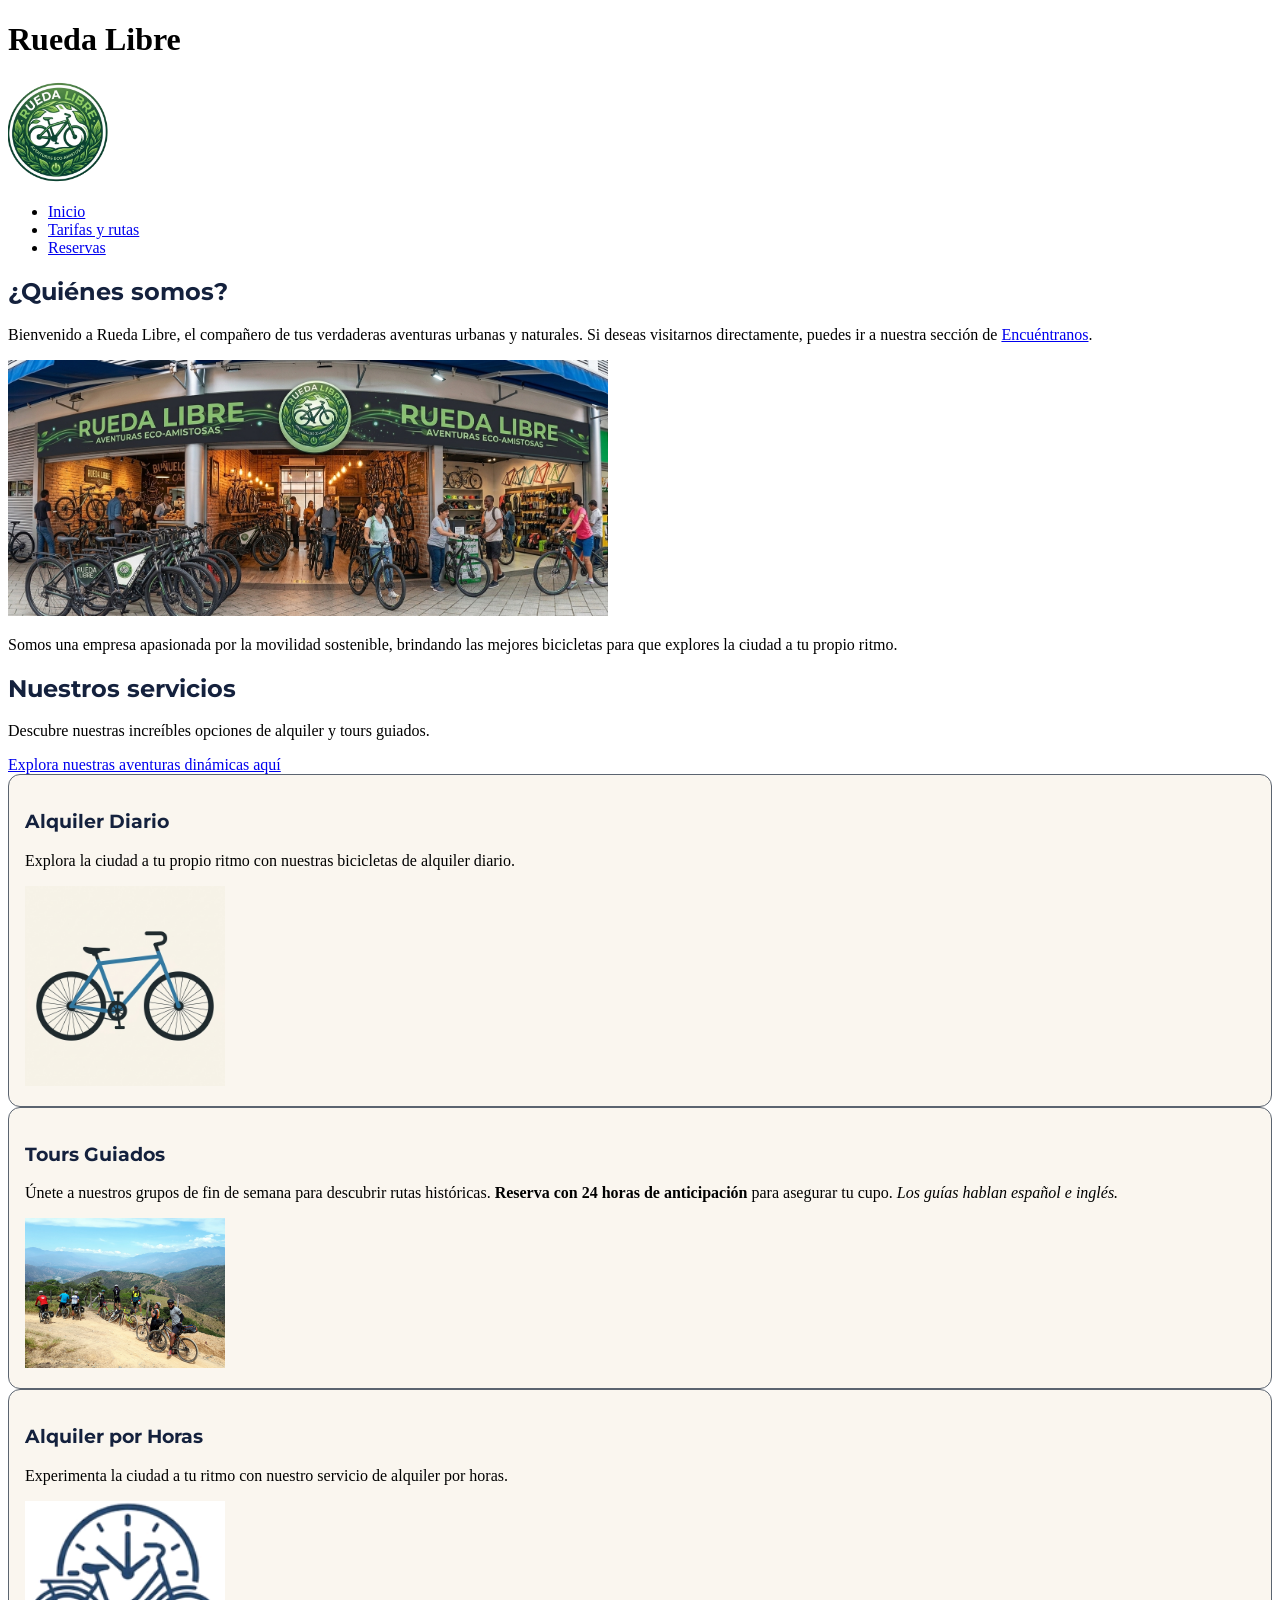
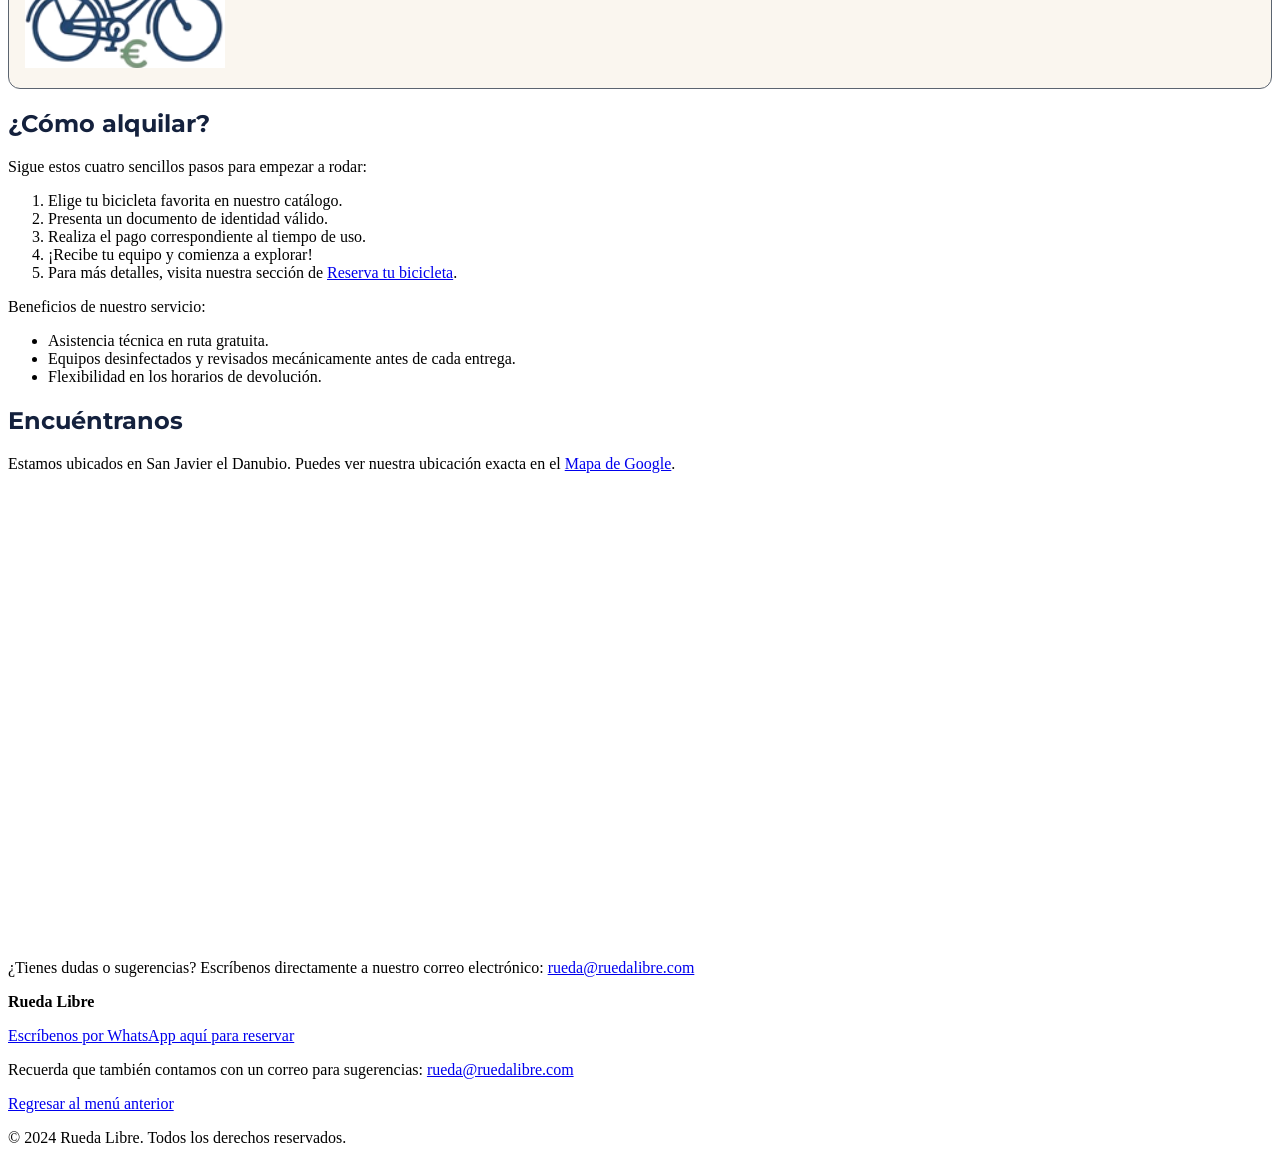
==== rueda-libre/index.html @ c4ad8934 "se agregan identaciones y se crea repositorio de respaldo" ====
<!DOCTYPE html> 
<html lang="es">
<head>
    <meta charset="UTF-8">
    <meta name="viewport" content="width=device-width, initial-scale=1.0">
    <title>Rueda libre | Alquiler de Bicicletas</title>
    <link rel="icon" href="img/favicon.png" type="image/png">
    <link rel="preconnect" href="https://fonts.googleapis.com">
    <link rel="preconnect" href="https://fonts.gstatic.com" crossorigin>
    <link href="https://fonts.googleapis.com/css2?family=Montserrat:ital,wght@0,100..900;1,100..900&family=Open+Sans:ital,wght@0,300..800;1,300..800&display=swap" rel="stylesheet">
    <link rel="stylesheet" href="css/estilos.css">
</head>
<!-- CUERPO DE LA PÁGINA, NO SE PUEDE PONER UNA SECCIÓN EN EL HEADER, ES PREFERIBLE UN HEADER DENTRO DE UNA SECCIÓN -->
<body>
    <header id="header-principal"><!-- cabecera y menu -->
        <h1>Rueda Libre</h1>
        <img src="img/logo.png" alt="Logo de Rueda Libre" width="100">
            <nav>
                <ul>
                    <li><a href="index.html">Inicio</a></li>
                    <li><a href="paginas/nuestroservicios.html">Tarifas y rutas</a></li>
                    <li><a href="paginas/reserva.html">Reservas</a></li>
                </ul>
            </nav>
    </header>
<section id="quienes-somos"> <!-- ESTA ES LA SEGUNDA SECCIÓN -->
     <h2>¿Quiénes somos?</h2>
        <p>Bienvenido a Rueda Libre, el compañero de tus verdaderas aventuras urbanas y naturales. Si deseas visitarnos directamente, puedes ir a nuestra sección de <a href="#encuentranos">Encuéntranos</a>. </p>
            <img src="img/portada.jpg" alt="Fachada principal de la tienda Rueda Libre con bicicletas exhibidas" width="600">
        <p>Somos una empresa apasionada por la movilidad sostenible, brindando las mejores bicicletas para que explores la ciudad a tu propio ritmo.</p>
</section>

<section id="nuestros-servicios"> <!-- ESTA ES LA TERCERA SECCIÓN -->
    <h2>Nuestros servicios</h2>
        <p>Descubre nuestras increíbles opciones de alquiler y tours guiados.</p>
        <a href="paginas/nuestroservicios.html" target="_blank">Explora nuestras aventuras dinámicas aquí</a>

    <div class="recorridos-servicios">
        <article class="recorrido1">
            <h3>Alquiler Diario</h3>
            <p>Explora la ciudad a tu propio ritmo con nuestras bicicletas de alquiler diario.</p>
            <img src="img/bicicletazul.png" alt="Bicicleta urbana de color azul lista para alquilar" width="200">
        </article>

        <article class="recorrido2">
            <h3>Tours Guiados</h3>
            <p>Únete a nuestros grupos de fin de semana para descubrir rutas históricas. <strong>Reserva con 24 horas de anticipación</strong> para asegurar tu cupo. <em>Los guías hablan español e inglés.</em></p>
            <img src="img/tourguiado.png" alt="Grupo de personas en un tour guiado" width="200">
        </article>

        <article class="recorrido3">
            <h3>Alquiler por Horas</h3>
            <p>Experimenta la ciudad a tu ritmo con nuestro servicio de alquiler por horas.</p>
            <img src="img/reloj-bici-transparente.png" alt="Bicicleta urbana en forma de reloj" width="200">
        </article>
    </div>
</section>

<section id="como-alquilar"> <!-- ESTA ES LA 4 SECCIÓN -->
        <h2>¿Cómo alquilar?</h2>
        <p>Sigue estos cuatro sencillos pasos para empezar a rodar:</p>
        <ol>
            <li>Elige tu bicicleta favorita en nuestro catálogo.</li>
            <li>Presenta un documento de identidad válido.</li>
            <li>Realiza el pago correspondiente al tiempo de uso.</li>
            <li>¡Recibe tu equipo y comienza a explorar!</li>
            <li>Para más detalles, visita nuestra sección de <a href="paginas/reserva.html" target="_blank">Reserva tu bicicleta</a>.</li>
        </ol>

        <p>Beneficios de nuestro servicio:</p>
        <ul>
            <li>Asistencia técnica en ruta gratuita.</li>
            <li>Equipos desinfectados y revisados mecánicamente antes de cada entrega.</li>
            <li>Flexibilidad en los horarios de devolución.</li>
        </ul>
        <!-- Imagen 3: Ruta -->
</section>

<section id="encuentranos"> <!-- ESTA ES LA QUINTA SECCIÓN -->
        <h2>Encuéntranos</h2>
        <p>Estamos ubicados en San Javier el Danubio. Puedes ver nuestra ubicación exacta en el <a href="https://www.google.com/maps/place/Cra.+90+%23+44B-58,+El+Danubio,+Medellín,+La+América,+Medellín,+Antioquia/data=!4m2!3m1!1s0x8e442977282c5b17:0x79a49101d5c8d92?sa=X&ved=1t:242&ictx=111" target="_blank">Mapa de Google</a>.</p>
        <div class="contenedor-mapa">
            <iframe src="https://www.google.com/maps/embed?pb=!1m18!1m12!1m3!1d15864.278281567436!2d-75.6208599932553!3d6.254564929816611!2m3!1f0!2f0!3f0!3m2!1i1024!2i768!4f13.1!3m3!1m2!1s0x8e442979f4c74715%3A0x407c077a248f420e!2sEl%20Danubio%2C%20Medell%C3%ADn%2C%20Antioquia!5e0!3m2!1ses!2sco!4v1792980490652!5m2!1ses!2sco" 
            width="600" 
            height="450" 
            style="border:0;" 
            allowfullscreen="" 
            loading="lazy" 
            referrerpolicy="strict-origin-when-cross-origin">
            </iframe>
        </div>
        <p>¿Tienes dudas o sugerencias? Escríbenos directamente a nuestro correo electrónico: <a href="mailto:rueda@ruedalibre.com">rueda@ruedalibre.com</a></p>
</section>

    <!-- PIE DE PÁGINA -->
    <footer id="pie-pagina"><!-- PIE DE PÁGINA -->
        <p><strong>Rueda Libre</strong></p>
        <p><a href="https://wa.me" target="_blank">Escríbenos por WhatsApp aquí para reservar</a></p>
        <p>Recuerda que también contamos con un correo para sugerencias: <a href="mailto:rueda@ruedalibre.com">rueda@ruedalibre.com</a></p>
        <p><a href="../index.html">Regresar al menú anterior</a></p>
        <p>&copy; 2024 Rueda Libre. Todos los derechos reservados.</p>
    </footer>

</body>
</html>
---- rueda-libre/css/estilos.css ----
:root {
    --color-verde: #1E7A4F;
    --color-azul: #14213D;
    --color-crema: #FAF6EF;
    --color-naranja: #F39A2B;
    --color-gris: #5B6470;

    --fuente-titulos: 'Montserrat', sans-serif;
    --fuente-textos: 'Open Sans', sans-serif;

    --espacio-s: 0.5rem;
    --espacio-m: 1rem;
    --espacio-l: 2rem;
}       
.h1, h2, h3, dt {
    color: var(--color-azul);
    font-family: var(--fuente-titulos);
}
.p {
    color: var(--color-gris);
    font-family: var(--fuente-textos);
}
#header-principal{

}
#quienes-somos{

}
#nuestros-servicios{
}
.recorrido1, .recorrido2, .recorrido3 {
    center;
  border: 1px solid var(--color-gris);
  border-radius: 12px;
  padding: var(--espacio-m);
  background-color: var(--color-crema);
}
#como-alquilar{
}
#encuentranos{
}
#pie-pagina{
}
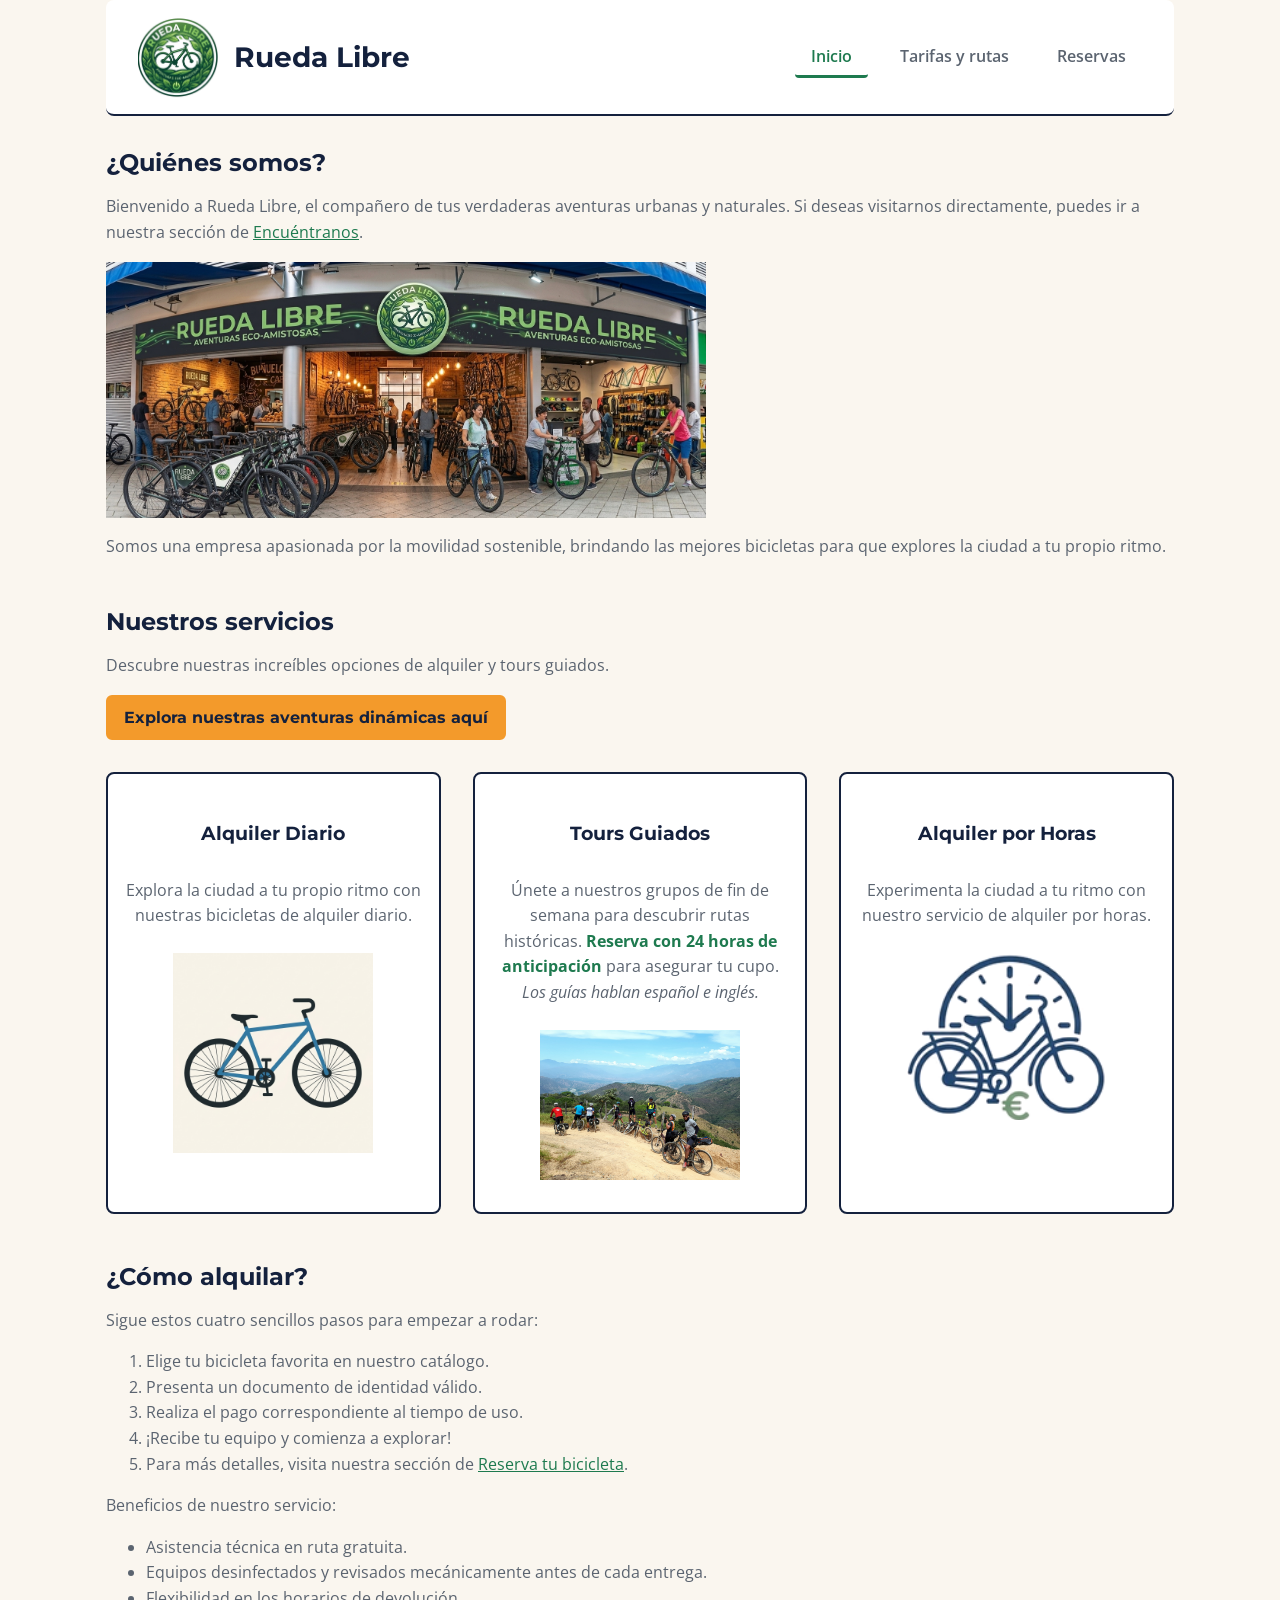
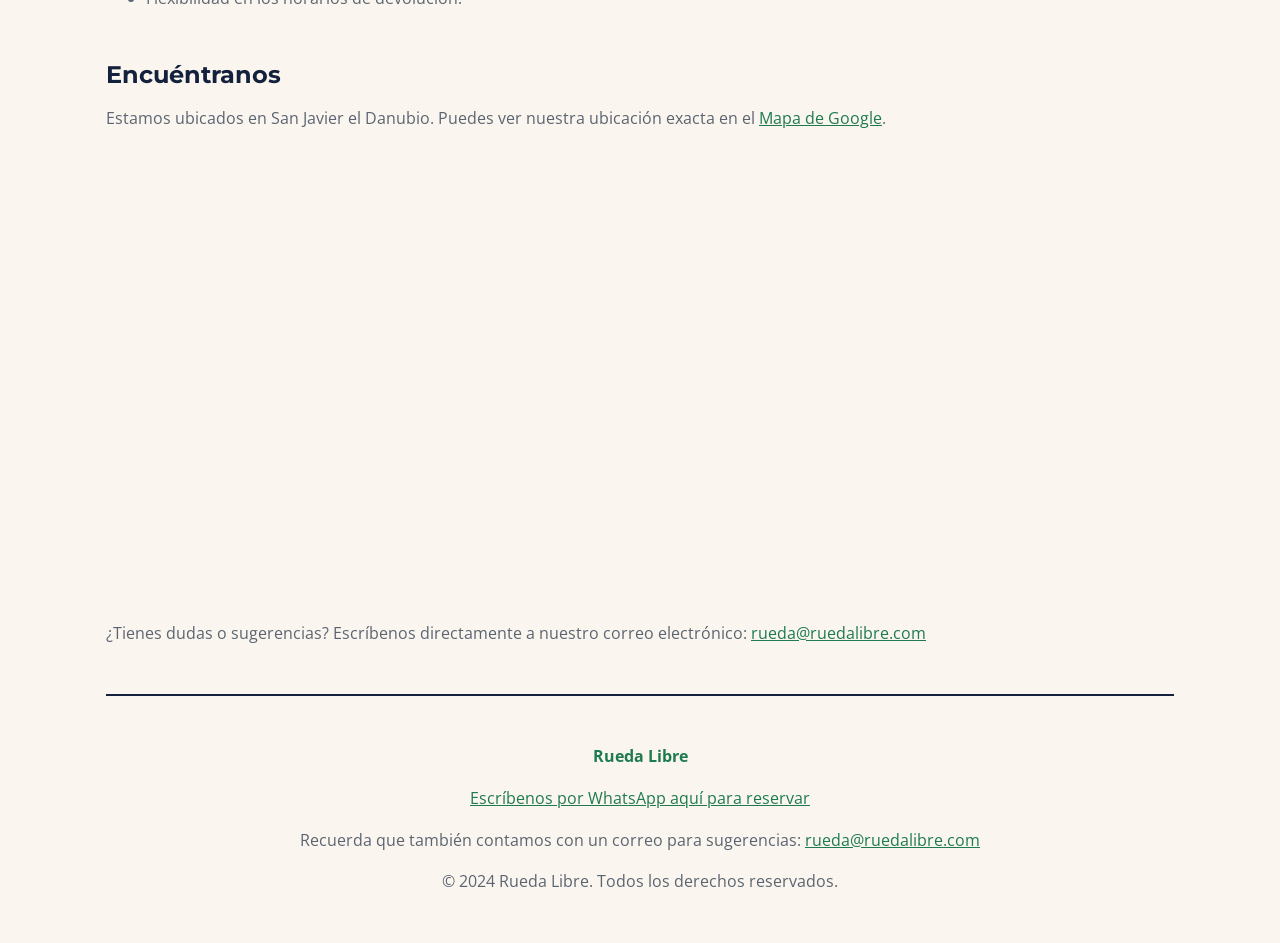
==== commit 9ece6b72: "feat: v1.0 - Consolidación de estilos, variables de marca, accesibilidad y diseño responsivo" ====
--- a/rueda-libre/index.html
+++ b/rueda-libre/index.html
@@ -7,99 +7,98 @@
     <link rel="icon" href="img/favicon.png" type="image/png">
     <link rel="preconnect" href="https://fonts.googleapis.com">
     <link rel="preconnect" href="https://fonts.gstatic.com" crossorigin>
-    <link href="https://fonts.googleapis.com/css2?family=Montserrat:ital,wght@0,100..900;1,100..900&family=Open+Sans:ital,wght@0,300..800;1,300..800&display=swap" rel="stylesheet">
-    <link rel="stylesheet" href="css/estilos.css">
+    <link href="https://fonts.googleapis.com/css2?family=Montserrat:wght@700&family=Open+Sans:wght@400;600&display=swap" rel="stylesheet">
+    <link rel="stylesheet" href="css/styles.css">
 </head>
-<!-- CUERPO DE LA PÁGINA, NO SE PUEDE PONER UNA SECCIÓN EN EL HEADER, ES PREFERIBLE UN HEADER DENTRO DE UNA SECCIÓN -->
 <body>
-    <header id="header-principal"><!-- cabecera y menu -->
-        <h1>Rueda Libre</h1>
-        <img src="img/logo.png" alt="Logo de Rueda Libre" width="100">
-            <nav>
-                <ul>
-                    <li><a href="index.html">Inicio</a></li>
-                    <li><a href="paginas/nuestroservicios.html">Tarifas y rutas</a></li>
-                    <li><a href="paginas/reserva.html">Reservas</a></li>
-                </ul>
-            </nav>
+    <header class="header-principal">
+        <div class="logo-principal">
+            <img src="img/logo.png" alt="Logo de Rueda Libre" width="80">
+            <h1>Rueda Libre</h1>
+        </div>
+        <nav class="menuinicial"> 
+            <ul id="menu">
+                <li><a href="index.html" class="activo">Inicio</a></li>
+                <li><a href="paginas/nuestroservicios.html">Tarifas y rutas</a></li>
+                <li><a href="paginas/reserva.html">Reservas</a></li>
+            </ul>
+        </nav>
     </header>
-<section id="quienes-somos"> <!-- ESTA ES LA SEGUNDA SECCIÓN -->
-     <h2>¿Quiénes somos?</h2>
-        <p>Bienvenido a Rueda Libre, el compañero de tus verdaderas aventuras urbanas y naturales. Si deseas visitarnos directamente, puedes ir a nuestra sección de <a href="#encuentranos">Encuéntranos</a>. </p>
+
+    <main>
+        <section id="quienes-somos">
+            <h2>¿Quiénes somos?</h2>
+            <p>Bienvenido a Rueda Libre, el compañero de tus verdaderas aventuras urbanas y naturales. Si deseas visitarnos directamente, puedes ir a nuestra sección de <a href="#encuentranos">Encuéntranos</a>.</p>
             <img src="img/portada.jpg" alt="Fachada principal de la tienda Rueda Libre con bicicletas exhibidas" width="600">
-        <p>Somos una empresa apasionada por la movilidad sostenible, brindando las mejores bicicletas para que explores la ciudad a tu propio ritmo.</p>
-</section>
+            <p>Somos una empresa apasionada por la movilidad sostenible, brindando las mejores bicicletas para que explores la ciudad a tu propio ritmo.</p>
+        </section>
 
-<section id="nuestros-servicios"> <!-- ESTA ES LA TERCERA SECCIÓN -->
-    <h2>Nuestros servicios</h2>
-        <p>Descubre nuestras increíbles opciones de alquiler y tours guiados.</p>
-        <a href="paginas/nuestroservicios.html" target="_blank">Explora nuestras aventuras dinámicas aquí</a>
+        <section id="nuestros-servicios">
+            <h2>Nuestros servicios</h2>
+            <p>Descubre nuestras increíbles opciones de alquiler y tours guiados.</p>
+            <p><a href="paginas/nuestroservicios.html" class="btn-cta">Explora nuestras aventuras dinámicas aquí</a></p>
 
-    <div class="recorridos-servicios">
-        <article class="recorrido1">
-            <h3>Alquiler Diario</h3>
-            <p>Explora la ciudad a tu propio ritmo con nuestras bicicletas de alquiler diario.</p>
-            <img src="img/bicicletazul.png" alt="Bicicleta urbana de color azul lista para alquilar" width="200">
-        </article>
+            <div class="recorridos-servicios">
+                <article class="recorrido1">
+                    <h3>Alquiler Diario</h3>
+                    <p>Explora la ciudad a tu propio ritmo con nuestras bicicletas de alquiler diario.</p>
+                    <img src="img/bicicletazul.png" alt="Bicicleta urbana de color azul lista para alquilar" width="200">
+                </article>
 
-        <article class="recorrido2">
-            <h3>Tours Guiados</h3>
-            <p>Únete a nuestros grupos de fin de semana para descubrir rutas históricas. <strong>Reserva con 24 horas de anticipación</strong> para asegurar tu cupo. <em>Los guías hablan español e inglés.</em></p>
-            <img src="img/tourguiado.png" alt="Grupo de personas en un tour guiado" width="200">
-        </article>
+                <article class="recorrido2">
+                    <h3>Tours Guiados</h3>
+                    <p>Únete a nuestros grupos de fin de semana para descubrir rutas históricas. <strong>Reserva con 24 horas de anticipación</strong> para asegurar tu cupo. <em>Los guías hablan español e inglés.</em></p>
+                    <img src="img/tourguiado.png" alt="Grupo de personas en un tour guiado" width="200">
+                </article>
 
-        <article class="recorrido3">
-            <h3>Alquiler por Horas</h3>
-            <p>Experimenta la ciudad a tu ritmo con nuestro servicio de alquiler por horas.</p>
-            <img src="img/reloj-bici-transparente.png" alt="Bicicleta urbana en forma de reloj" width="200">
-        </article>
-    </div>
-</section>
+                <article class="recorrido3">
+                    <h3>Alquiler por Horas</h3>
+                    <p>Experimenta la ciudad a tu ritmo con nuestro servicio de alquiler por horas.</p>
+                    <img src="img/reloj-bici-transparente.png" alt="Bicicleta urbana en forma de reloj" width="200">
+                </article>
+            </div>
+        </section>
 
-<section id="como-alquilar"> <!-- ESTA ES LA 4 SECCIÓN -->
-        <h2>¿Cómo alquilar?</h2>
-        <p>Sigue estos cuatro sencillos pasos para empezar a rodar:</p>
-        <ol>
-            <li>Elige tu bicicleta favorita en nuestro catálogo.</li>
-            <li>Presenta un documento de identidad válido.</li>
-            <li>Realiza el pago correspondiente al tiempo de uso.</li>
-            <li>¡Recibe tu equipo y comienza a explorar!</li>
-            <li>Para más detalles, visita nuestra sección de <a href="paginas/reserva.html" target="_blank">Reserva tu bicicleta</a>.</li>
-        </ol>
+        <section id="como-alquilar">
+            <h2>¿Cómo alquilar?</h2>
+            <p>Sigue estos cuatro sencillos pasos para empezar a rodar:</p>
+            <ol>
+                <li>Elige tu bicicleta favorita en nuestro catálogo.</li>
+                <li>Presenta un documento de identidad válido.</li>
+                <li>Realiza el pago correspondiente al tiempo de uso.</li>
+                <li>¡Recibe tu equipo y comienza a explorar!</li>
+                <li>Para más detalles, visita nuestra sección de <a href="paginas/reserva.html">Reserva tu bicicleta</a>.</li>
+            </ol>
 
-        <p>Beneficios de nuestro servicio:</p>
-        <ul>
-            <li>Asistencia técnica en ruta gratuita.</li>
-            <li>Equipos desinfectados y revisados mecánicamente antes de cada entrega.</li>
-            <li>Flexibilidad en los horarios de devolución.</li>
-        </ul>
-        <!-- Imagen 3: Ruta -->
-</section>
+            <p>Beneficios de nuestro servicio:</p>
+            <ul>
+                <li>Asistencia técnica en ruta gratuita.</li>
+                <li>Equipos desinfectados y revisados mecánicamente antes de cada entrega.</li>
+                <li>Flexibilidad en los horarios de devolución.</li>
+            </ul>
+        </section>
 
-<section id="encuentranos"> <!-- ESTA ES LA QUINTA SECCIÓN -->
-        <h2>Encuéntranos</h2>
-        <p>Estamos ubicados en San Javier el Danubio. Puedes ver nuestra ubicación exacta en el <a href="https://www.google.com/maps/place/Cra.+90+%23+44B-58,+El+Danubio,+Medellín,+La+América,+Medellín,+Antioquia/data=!4m2!3m1!1s0x8e442977282c5b17:0x79a49101d5c8d92?sa=X&ved=1t:242&ictx=111" target="_blank">Mapa de Google</a>.</p>
-        <div class="contenedor-mapa">
-            <iframe src="https://www.google.com/maps/embed?pb=!1m18!1m12!1m3!1d15864.278281567436!2d-75.6208599932553!3d6.254564929816611!2m3!1f0!2f0!3f0!3m2!1i1024!2i768!4f13.1!3m3!1m2!1s0x8e442979f4c74715%3A0x407c077a248f420e!2sEl%20Danubio%2C%20Medell%C3%ADn%2C%20Antioquia!5e0!3m2!1ses!2sco!4v1792980490652!5m2!1ses!2sco" 
-            width="600" 
-            height="450" 
-            style="border:0;" 
-            allowfullscreen="" 
-            loading="lazy" 
-            referrerpolicy="strict-origin-when-cross-origin">
-            </iframe>
-        </div>
-        <p>¿Tienes dudas o sugerencias? Escríbenos directamente a nuestro correo electrónico: <a href="mailto:rueda@ruedalibre.com">rueda@ruedalibre.com</a></p>
-</section>
+        <section id="encuentranos">
+            <h2>Encuéntranos</h2>
+            <p>Estamos ubicados en San Javier el Danubio. Puedes ver nuestra ubicación exacta en el <a href="https://www.google.com/maps/place/Cra.+90+%23+44B-58,+El+Danubio,+Medell%C3%ADn,+La+Am%C3%A9rica,+Medell%C3%ADn,+Antioquia/data=!4m2!3m1!1s0x8e442977282c5b17:0x79a49101d5c8d92?sa=X&ved=1t:242&ictx=111" target="_blank" rel="noopener noreferrer">Mapa de Google</a>.</p>
+            <div class="contenedor-mapa">
+                <iframe src="https://www.google.com/maps/embed?pb=!1m18!1m12!1m3!1d15864.278281567436!2d-75.6208599932553!3d6.254564929816611!2m3!1f0!2f0!3f0!3m2!1i1024!2i768!4f13.1!3m3!1m2!1s0x8e442979f4c74715%3A0x407c077a248f420e!2sEl%20Danubio%2C%20Medell%C3%ADn%2C%20Antioquia!5e0!3m2!1ses!2sco!4v1792980490652!5m2!1ses!2sco" 
+                width="600" 
+                height="450" 
+                allowfullscreen="" 
+                loading="lazy" 
+                referrerpolicy="strict-origin-when-cross-origin">
+                </iframe>
+            </div>
+            <p>¿Tienes dudas o sugerencias? Escríbenos directamente a nuestro correo electrónico: <a href="mailto:rueda@ruedalibre.com">rueda@ruedalibre.com</a></p>
+        </section>
+    </main>
 
-    <!-- PIE DE PÁGINA -->
-    <footer id="pie-pagina"><!-- PIE DE PÁGINA -->
+    <footer id="pie-pagina">
         <p><strong>Rueda Libre</strong></p>
-        <p><a href="https://wa.me" target="_blank">Escríbenos por WhatsApp aquí para reservar</a></p>
+        <p><a href="https://wa.me" target="_blank" rel="noopener noreferrer">Escríbenos por WhatsApp aquí para reservar</a></p>
         <p>Recuerda que también contamos con un correo para sugerencias: <a href="mailto:rueda@ruedalibre.com">rueda@ruedalibre.com</a></p>
-        <p><a href="../index.html">Regresar al menú anterior</a></p>
         <p>&copy; 2024 Rueda Libre. Todos los derechos reservados.</p>
     </footer>
-
 </body>
 </html>
--- a/rueda-libre/css/styles.css
+++ b/rueda-libre/css/styles.css
@@ -0,0 +1,394 @@
+:root {
+    /* Paleta de colores de marca */
+    --color-verde: #1E7A4F;
+    --verde-ruta: #1E7A4F;
+    --color-azul: #14213D;
+    --azul-noche: #14213D;
+    --color-crema: #FAF6EF;
+    --crema-fondo: #FAF6EF;
+    --color-naranja: #F39A2B;
+    --naranja-impulso: #F39A2B;
+    --color-gris: #5B6470;
+    --gris-asfalto: #5B6470;
+    --blanco: #FFFFFF;
+
+    /* Familias tipográficas con fuentes de respaldo */
+    --fuente-titulos: 'Montserrat', sans-serif;
+    --fuente-textos: 'Open Sans', sans-serif;
+
+    /* Escala de espaciado en unidades relativas rem */
+    --espacio-xs: 0.25rem;
+    --espacio-s: 0.5rem;
+    --espacio-m: 1rem;
+    --espacio-l: 2rem;
+    --espacio-xl: 3rem;
+}
+
+/* ==========================================================================
+   Base: Box Model y Reseteo Global
+   ========================================================================== */
+*, *::before, *::after {
+    box-sizing: border-box;
+}
+
+body {
+    max-width: 1100px;
+    margin: 0 auto;
+    padding: 0 var(--espacio-m);
+    background-color: var(--color-crema);
+    color: var(--color-gris);
+    font-family: var(--fuente-textos);
+    line-height: 1.6;
+}
+
+/* Encabezados agrupados por selector único con fuente de títulos y color de marca */
+h1, h2, h3, h4, h5, h6, dt {
+    font-family: var(--fuente-titulos);
+    color: var(--color-azul);
+    line-height: 1.25;
+    margin-top: var(--espacio-m);
+    margin-bottom: var(--espacio-s);
+}
+
+img {
+    max-width: 100%;
+    height: auto;
+    display: block;
+}
+
+iframe {
+    border: 0;
+    max-width: 100%;
+}
+
+strong {
+    color: var(--color-verde);
+}
+
+/* ==========================================================================
+   Header y Navegación (Posicionamiento y Accesibilidad)
+   ========================================================================== */
+.header-principal, header {
+    background-color: var(--blanco);
+    border-bottom: 2px solid var(--color-azul);
+    padding: var(--espacio-m) var(--espacio-l);
+    margin-bottom: var(--espacio-l);
+    display: flex;
+    flex-direction: row;
+    align-items: center;
+    justify-content: space-between;
+    gap: var(--espacio-m);
+    border-radius: 8px;
+    position: sticky;
+    top: 0;
+    z-index: 100;
+}
+
+.logo-principal {
+    display: flex;
+    align-items: center;
+    gap: var(--espacio-m);
+}
+
+.logo-principal h1 {
+    margin: 0;
+    font-size: 1.75rem;
+}
+
+.menuinicial ul, #menu {
+    display: flex;
+    gap: var(--espacio-m);
+    list-style: none;
+    padding: 0;
+    margin: 0;
+    align-items: center;
+}
+
+/* Reglas de navegación del compañero (MiniReto 10) */
+#menu a {
+    color: var(--gris-asfalto);
+    text-decoration: none;
+    font-weight: 600;
+    padding: var(--espacio-s) var(--espacio-m);
+    border-radius: 4px;
+    transition: color 0.2s ease, border-bottom 0.2s ease;
+}
+
+.activo {
+    color: var(--verde-ruta);
+    font-weight: 600;
+}
+
+/* Solución del conflicto de especificidad:
+   #menu a tiene especificidad (0,1,0,1) que anulaba .activo (0,0,1,0).
+   Con #menu a.activo elevamos la especificidad a (0,1,1,1) sin !important */
+#menu a.activo,
+#menu .activo {
+    color: var(--verde-ruta);
+    font-weight: 600;
+    border-bottom: 3px solid var(--verde-ruta);
+}
+
+#menu a:hover {
+    color: var(--verde-ruta);
+}
+
+#menu a:focus {
+    outline: 2px solid var(--naranja-impulso);
+    outline-offset: 3px;
+    border-radius: 4px;
+}
+
+/* ==========================================================================
+   Enlaces Generales y Botones de Llamada a la Acción (CTA)
+   ========================================================================== */
+a {
+    color: var(--color-verde);
+    text-decoration: underline;
+    transition: color 0.2s ease;
+}
+
+a:hover {
+    color: var(--color-naranja);
+}
+
+a:focus {
+    outline: 2px solid var(--naranja-impulso);
+    outline-offset: 3px;
+}
+
+.btn-cta, .boton {
+    display: inline-block;
+    background-color: var(--naranja-impulso);
+    color: var(--azul-noche);
+    font-family: var(--fuente-titulos);
+    font-weight: 700;
+    padding: var(--espacio-s) var(--espacio-m);
+    text-decoration: none;
+    border: 2px solid var(--naranja-impulso);
+    border-radius: 6px;
+    cursor: pointer;
+    font-size: 1rem;
+    transition: background-color 0.2s ease, color 0.2s ease, border-color 0.2s ease;
+}
+
+.btn-cta:hover, .boton:hover {
+    background-color: var(--azul-noche);
+    color: var(--crema-fondo);
+    border-color: var(--azul-noche);
+}
+
+.btn-cta:focus, .boton:focus {
+    outline: 3px solid var(--verde-ruta);
+    outline-offset: 3px;
+}
+
+/* ==========================================================================
+   Tarjetas de Servicios y Contenido (Box Model & Espaciado)
+   ========================================================================== */
+section {
+    margin-bottom: var(--espacio-xl);
+}
+
+.recorridos-servicios {
+    display: flex;
+    flex-direction: row;
+    justify-content: space-between;
+    gap: var(--espacio-l);
+    margin: var(--espacio-l) 0;
+}
+
+.recorridos-servicios article {
+    background-color: var(--blanco);
+    border: 2px solid var(--color-azul);
+    border-radius: 8px;
+    padding: var(--espacio-l) var(--espacio-m);
+    flex: 1;
+    display: flex;
+    flex-direction: column;
+    align-items: center;
+    text-align: center;
+    gap: var(--espacio-s);
+    transition: transform 0.2s ease, border-color 0.2s ease;
+}
+
+.recorridos-servicios article:hover {
+    transform: translateY(-4px);
+    border-color: var(--naranja-impulso);
+}
+
+.contenedor-mapa {
+    margin: var(--espacio-m) 0;
+    border-radius: 8px;
+    overflow: hidden;
+}
+
+/* ==========================================================================
+   Tablas de Tarifas y Recorridos (Lectura Clara)
+   ========================================================================== */
+table {
+    width: 100%;
+    border-collapse: collapse;
+    margin: var(--espacio-l) 0;
+    background-color: var(--blanco);
+    border: 1px solid var(--color-gris);
+    border-radius: 6px;
+    overflow: hidden;
+}
+
+caption {
+    font-family: var(--fuente-titulos);
+    font-size: 1.25rem;
+    font-weight: 700;
+    margin-bottom: var(--espacio-m);
+    color: var(--color-azul);
+    text-align: left;
+}
+
+th, td {
+    border: 1px solid var(--color-gris);
+    padding: var(--espacio-m);
+    text-align: left;
+}
+
+thead th {
+    background-color: var(--color-azul);
+    color: var(--color-crema);
+    font-family: var(--fuente-titulos);
+}
+
+tbody th {
+    background-color: var(--color-crema);
+    color: var(--color-azul);
+    font-weight: 600;
+}
+
+tbody tr:nth-child(even) {
+    background-color: var(--color-crema);
+}
+
+/* ==========================================================================
+   Formularios y Campos (Espaciado y Estados de Foco Visibles)
+   ========================================================================== */
+fieldset {
+    border: 2px solid var(--color-azul);
+    border-radius: 8px;
+    padding: var(--espacio-l);
+    margin-bottom: var(--espacio-l);
+    background-color: var(--blanco);
+}
+
+legend {
+    font-family: var(--fuente-titulos);
+    font-weight: 700;
+    padding: 0 var(--espacio-s);
+    color: var(--color-azul);
+    font-size: 1.1rem;
+}
+
+label {
+    display: inline-block;
+    font-weight: 600;
+    color: var(--color-azul);
+    margin-top: var(--espacio-s);
+    margin-bottom: var(--espacio-xs);
+}
+
+input[type="text"],
+input[type="email"],
+input[type="tel"],
+input[type="date"],
+input[type="number"],
+select,
+textarea {
+    width: 100%;
+    padding: var(--espacio-s);
+    border: 1px solid var(--color-gris);
+    border-radius: 4px;
+    font-family: var(--fuente-textos);
+    font-size: 1rem;
+    color: var(--color-azul);
+    background-color: var(--blanco);
+    margin-bottom: var(--espacio-m);
+}
+
+input:focus,
+select:focus,
+textarea:focus {
+    outline: 2px solid var(--naranja-impulso);
+    outline-offset: 2px;
+    border-color: var(--color-azul);
+    background-color: var(--blanco);
+}
+
+input[type="submit"], button[type="submit"] {
+    background-color: var(--naranja-impulso);
+    color: var(--azul-noche);
+    border: 2px solid var(--naranja-impulso);
+    border-radius: 6px;
+    padding: var(--espacio-s) var(--espacio-l);
+    font-family: var(--fuente-titulos);
+    font-size: 1rem;
+    font-weight: 700;
+    cursor: pointer;
+    transition: background-color 0.2s ease, color 0.2s ease, border-color 0.2s ease;
+}
+
+input[type="submit"]:hover, button[type="submit"]:hover {
+    background-color: var(--azul-noche);
+    color: var(--crema-fondo);
+    border-color: var(--azul-noche);
+}
+
+input[type="submit"]:focus, button[type="submit"]:focus {
+    outline: 3px solid var(--verde-ruta);
+    outline-offset: 3px;
+}
+
+/* ==========================================================================
+   Pie de Página
+   ========================================================================== */
+footer, #pie-pagina {
+    margin-top: var(--espacio-xl);
+    padding: var(--espacio-l) var(--espacio-m);
+    border-top: 2px solid var(--color-azul);
+    text-align: center;
+}
+
+/* ==========================================================================
+   Diseño Responsivo (Media Queries)
+   ========================================================================== */
+@media (max-width: 768px) {
+    body {
+        padding: 0 var(--espacio-s);
+    }
+
+    .header-principal, header {
+        flex-direction: column;
+        align-items: center;
+        text-align: center;
+        padding: var(--espacio-m);
+        position: static;
+    }
+
+    .logo-principal {
+        flex-direction: column;
+        justify-content: center;
+    }
+
+    .menuinicial ul, #menu {
+        flex-wrap: wrap;
+        justify-content: center;
+        gap: var(--espacio-s);
+    }
+
+    .recorridos-servicios {
+        flex-direction: column;
+        align-items: stretch;
+    }
+
+    table {
+        display: block;
+        overflow-x: auto;
+    }
+}
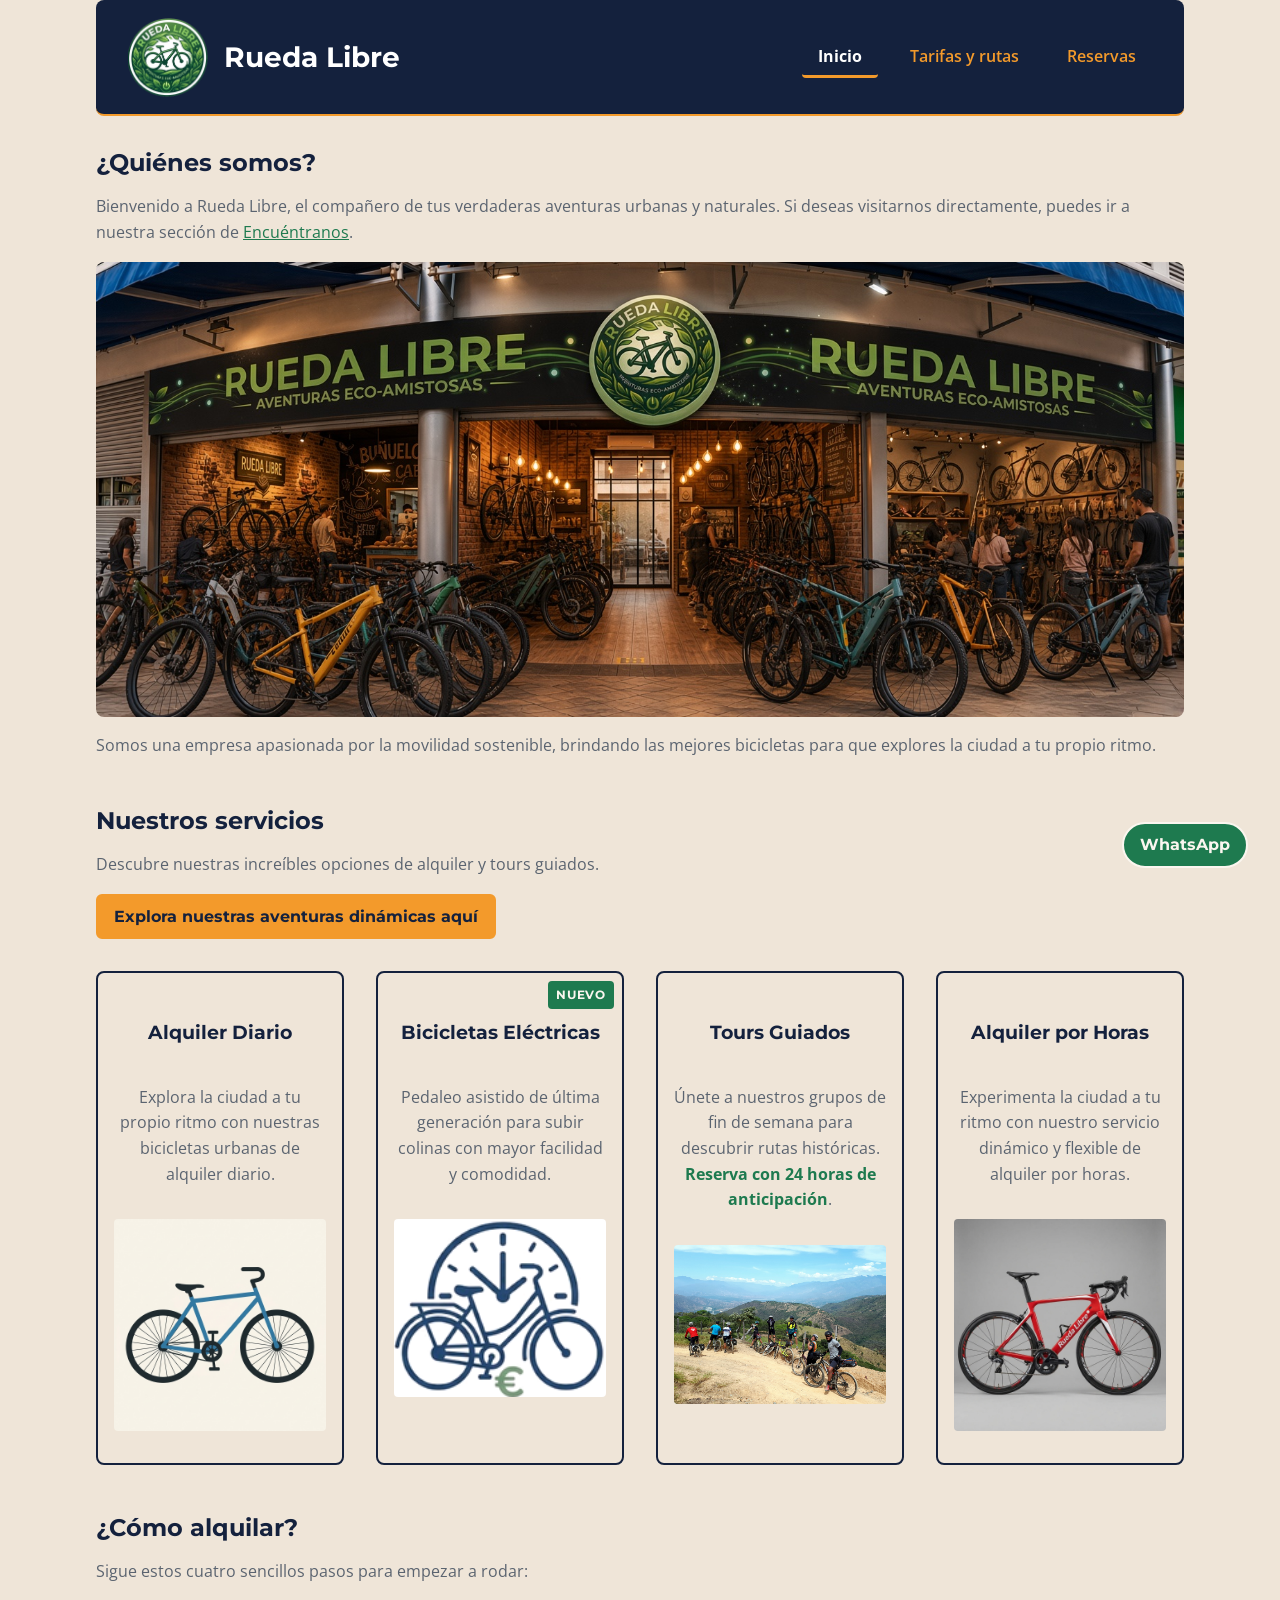
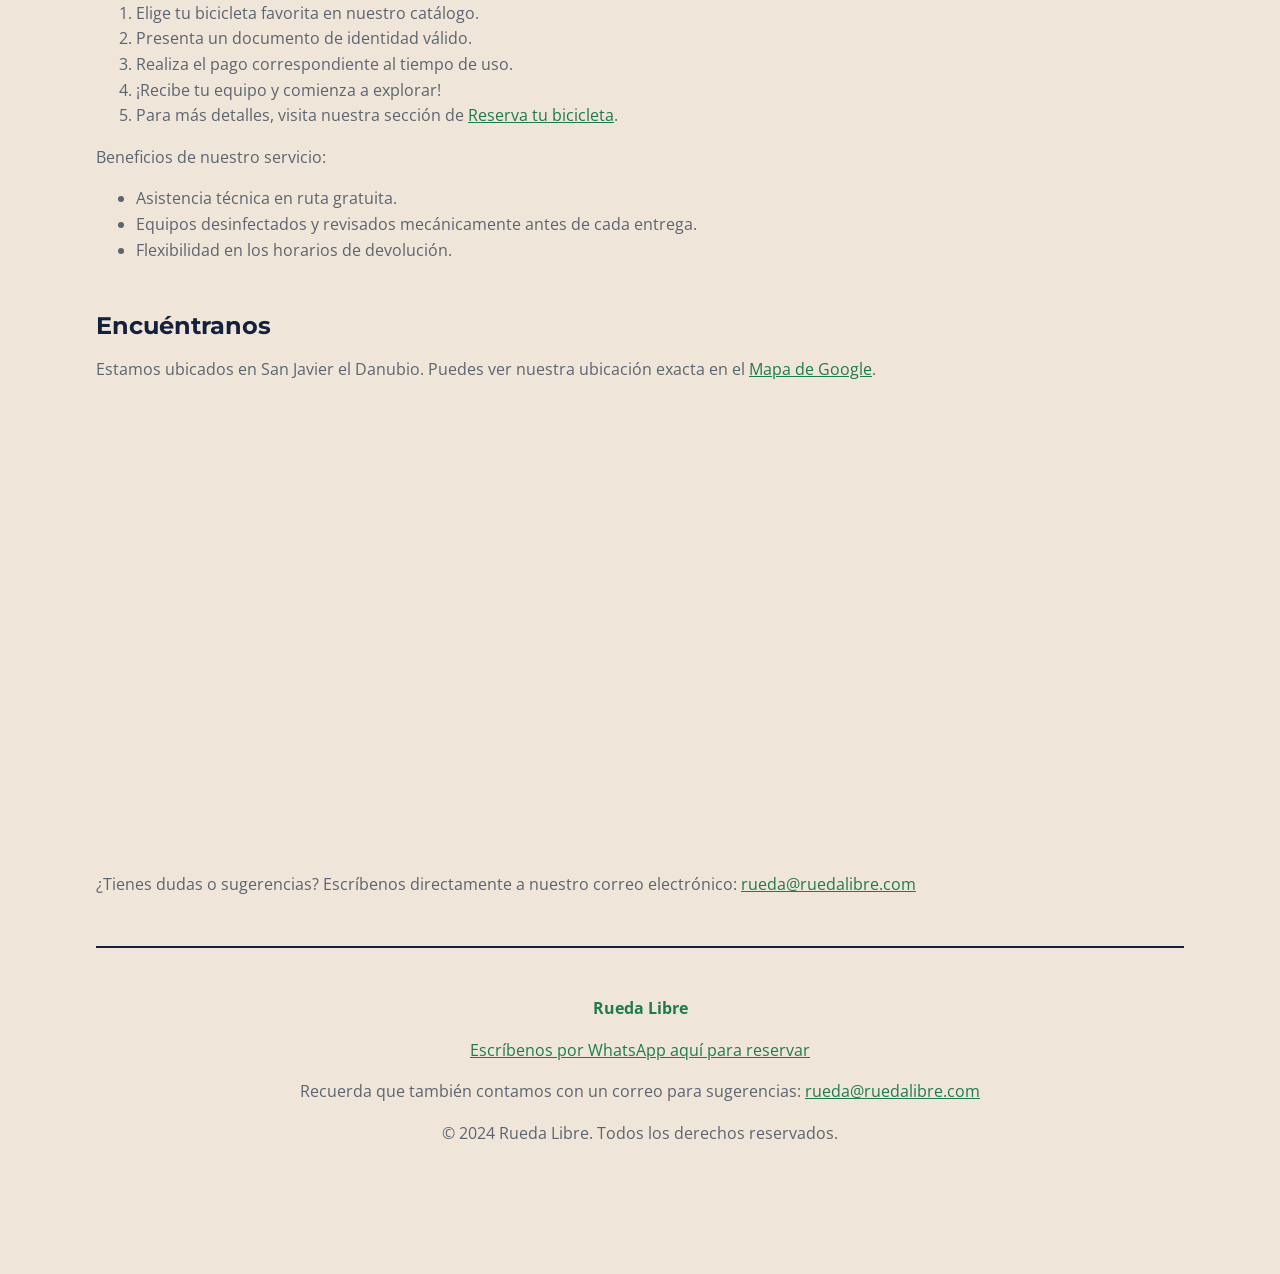
==== commit 105bdecd: "se genera correccines finales del rieda libre v1" ====
--- a/rueda-libre/index.html
+++ b/rueda-libre/index.html
@@ -29,7 +29,7 @@
         <section id="quienes-somos">
             <h2>¿Quiénes somos?</h2>
             <p>Bienvenido a Rueda Libre, el compañero de tus verdaderas aventuras urbanas y naturales. Si deseas visitarnos directamente, puedes ir a nuestra sección de <a href="#encuentranos">Encuéntranos</a>.</p>
-            <img src="img/portada.jpg" alt="Fachada principal de la tienda Rueda Libre con bicicletas exhibidas" width="600">
+            <img src="img/portada.jpg" alt="Fachada principal de la tienda Rueda Libre con bicicletas exhibidas" class="imagen-portada">
             <p>Somos una empresa apasionada por la movilidad sostenible, brindando las mejores bicicletas para que explores la ciudad a tu propio ritmo.</p>
         </section>
 
@@ -39,22 +39,29 @@
             <p><a href="paginas/nuestroservicios.html" class="btn-cta">Explora nuestras aventuras dinámicas aquí</a></p>
 
             <div class="recorridos-servicios">
-                <article class="recorrido1">
+                <article class="tarjeta-servicio">
                     <h3>Alquiler Diario</h3>
-                    <p>Explora la ciudad a tu propio ritmo con nuestras bicicletas de alquiler diario.</p>
-                    <img src="img/bicicletazul.png" alt="Bicicleta urbana de color azul lista para alquilar" width="200">
+                    <p>Explora la ciudad a tu propio ritmo con nuestras bicicletas urbanas de alquiler diario.</p>
+                    <img src="img/bicicletazul.png" alt="Bicicleta urbana de color azul lista para alquilar">
                 </article>
 
-                <article class="recorrido2">
-                    <h3>Tours Guiados</h3>
-                    <p>Únete a nuestros grupos de fin de semana para descubrir rutas históricas. <strong>Reserva con 24 horas de anticipación</strong> para asegurar tu cupo. <em>Los guías hablan español e inglés.</em></p>
-                    <img src="img/tourguiado.png" alt="Grupo de personas en un tour guiado" width="200">
+                <article class="tarjeta-servicio">
+                    <span class="etiqueta-nuevo">Nuevo</span>
+                    <h3>Bicicletas Eléctricas</h3>
+                    <p>Pedaleo asistido de última generación para subir colinas con mayor facilidad y comodidad.</p>
+                    <img src="img/reloj-bici-transparente.png" alt="Bicicleta eléctrica moderna lista para rodar">
                 </article>
 
-                <article class="recorrido3">
+                <article class="tarjeta-servicio">
+                    <h3>Tours Guiados</h3>
+                    <p>Únete a nuestros grupos de fin de semana para descubrir rutas históricas. <strong>Reserva con 24 horas de anticipación</strong>.</p>
+                    <img src="img/tourguiado.png" alt="Grupo de personas en un tour guiado">
+                </article>
+
+                <article class="tarjeta-servicio">
                     <h3>Alquiler por Horas</h3>
-                    <p>Experimenta la ciudad a tu ritmo con nuestro servicio de alquiler por horas.</p>
-                    <img src="img/reloj-bici-transparente.png" alt="Bicicleta urbana en forma de reloj" width="200">
+                    <p>Experimenta la ciudad a tu ritmo con nuestro servicio dinámico y flexible de alquiler por horas.</p>
+                    <img src="img/carreras.jpg" alt="Bicicleta deportiva en alquiler">
                 </article>
             </div>
         </section>
@@ -96,9 +103,12 @@
 
     <footer id="pie-pagina">
         <p><strong>Rueda Libre</strong></p>
-        <p><a href="https://wa.me" target="_blank" rel="noopener noreferrer">Escríbenos por WhatsApp aquí para reservar</a></p>
+        <p><a href="https://wa.me/573000000000" target="_blank" rel="noopener noreferrer">Escríbenos por WhatsApp aquí para reservar</a></p>
         <p>Recuerda que también contamos con un correo para sugerencias: <a href="mailto:rueda@ruedalibre.com">rueda@ruedalibre.com</a></p>
         <p>&copy; 2024 Rueda Libre. Todos los derechos reservados.</p>
     </footer>
+
+    <!-- Acceso flotante permanente a WhatsApp (MiniReto 12) -->
+    <a href="https://wa.me/573000000000" class="boton-whatsapp" target="_blank" rel="noopener noreferrer">WhatsApp</a>
 </body>
 </html>
--- a/rueda-libre/css/styles.css
+++ b/rueda-libre/css/styles.css
@@ -1,22 +1,26 @@
+/* ==========================================================================
+   1. VARIABLES GLOBALES (PALETA DE MARCA, TIPOGRAFÍAS Y ESPACIADO)
+   ========================================================================== */
 :root {
-    /* Paleta de colores de marca */
+    /* Paleta de colores aprobada de la marca */
     --color-verde: #1E7A4F;
     --verde-ruta: #1E7A4F;
     --color-azul: #14213D;
     --azul-noche: #14213D;
     --color-crema: #FAF6EF;
     --crema-fondo: #FAF6EF;
+    --color-fondo: #EFE5D8; /* Tono cálido natural acorde a la madera y ladrillo de la portada */
     --color-naranja: #F39A2B;
     --naranja-impulso: #F39A2B;
     --color-gris: #5B6470;
     --gris-asfalto: #5B6470;
     --blanco: #FFFFFF;
 
-    /* Familias tipográficas con fuentes de respaldo */
+    /* Familias tipográficas de Google Fonts con respaldo */
     --fuente-titulos: 'Montserrat', sans-serif;
     --fuente-textos: 'Open Sans', sans-serif;
 
-    /* Escala de espaciado en unidades relativas rem */
+    /* Escala de espaciado en unidades relativas (rem) */
     --espacio-xs: 0.25rem;
     --espacio-s: 0.5rem;
     --espacio-m: 1rem;
@@ -25,23 +29,26 @@
 }
 
 /* ==========================================================================
-   Base: Box Model y Reseteo Global
+   2. RESETEO GLOBAL Y MODELO DE CAJA (BOX-SIZING)
    ========================================================================== */
 *, *::before, *::after {
     box-sizing: border-box;
 }
 
+/* ==========================================================================
+   3. ESTILOS BASE Y HERENCIA TIPOGRÁFICA
+   ========================================================================== */
 body {
-    max-width: 1100px;
+    max-width: 70rem;
     margin: 0 auto;
-    padding: 0 var(--espacio-m);
-    background-color: var(--color-crema);
+    padding: 0 var(--espacio-m) 5rem var(--espacio-m);
+    background-color: var(--color-fondo);
     color: var(--color-gris);
     font-family: var(--fuente-textos);
     line-height: 1.6;
 }
 
-/* Encabezados agrupados por selector único con fuente de títulos y color de marca */
+/* Selector agrupado para todos los encabezados con tipografía y color de marca */
 h1, h2, h3, h4, h5, h6, dt {
     font-family: var(--fuente-titulos);
     color: var(--color-azul);
@@ -65,12 +72,16 @@
     color: var(--color-verde);
 }
 
-/* ==========================================================================
-   Header y Navegación (Posicionamiento y Accesibilidad)
+section {
+    margin-bottom: var(--espacio-xl);
+}
+
+/* ==========================================================================
+   4. ENCABEZADO Y NAVEGACIÓN (FONDO AZUL, H1 BLANCO Y ENLACES EN NARANJA)
    ========================================================================== */
 .header-principal, header {
-    background-color: var(--blanco);
-    border-bottom: 2px solid var(--color-azul);
+    background-color: var(--color-azul);
+    border-bottom: 2px solid var(--color-naranja);
     padding: var(--espacio-m) var(--espacio-l);
     margin-bottom: var(--espacio-l);
     display: flex;
@@ -78,7 +89,7 @@
     align-items: center;
     justify-content: space-between;
     gap: var(--espacio-m);
-    border-radius: 8px;
+    border-radius: 0.5rem;
     position: sticky;
     top: 0;
     z-index: 100;
@@ -90,57 +101,67 @@
     gap: var(--espacio-m);
 }
 
-.logo-principal h1 {
+/* Encabezado h1 en color blanco dentro de la cabecera */
+.header-principal h1,
+.logo-principal h1,
+header h1 {
+    color: var(--blanco);
     margin: 0;
     font-size: 1.75rem;
 }
 
+/* Menú en fila con display adecuado */
 .menuinicial ul, #menu {
     display: flex;
+    flex-direction: row;
+    align-items: center;
     gap: var(--espacio-m);
     list-style: none;
     padding: 0;
     margin: 0;
-    align-items: center;
-}
-
-/* Reglas de navegación del compañero (MiniReto 10) */
+}
+
+#menu li {
+    display: inline-block;
+}
+
+/* Enlaces del menú inicial en naranja */
 #menu a {
-    color: var(--gris-asfalto);
+    color: var(--color-naranja);
     text-decoration: none;
     font-weight: 600;
     padding: var(--espacio-s) var(--espacio-m);
-    border-radius: 4px;
+    border-radius: 0.25rem;
     transition: color 0.2s ease, border-bottom 0.2s ease;
 }
 
 .activo {
-    color: var(--verde-ruta);
-    font-weight: 600;
+    color: var(--blanco);
+    font-weight: 700;
 }
 
 /* Solución del conflicto de especificidad:
-   #menu a tiene especificidad (0,1,0,1) que anulaba .activo (0,0,1,0).
-   Con #menu a.activo elevamos la especificidad a (0,1,1,1) sin !important */
+   #menu a (0,1,0,1) anulaba .activo (0,0,1,0).
+   Con #menu a.activo elevamos a (0,1,1,1) sin usar !important */
 #menu a.activo,
 #menu .activo {
-    color: var(--verde-ruta);
-    font-weight: 600;
-    border-bottom: 3px solid var(--verde-ruta);
+    color: var(--blanco);
+    font-weight: 700;
+    border-bottom: 3px solid var(--color-naranja);
 }
 
 #menu a:hover {
-    color: var(--verde-ruta);
+    color: var(--blanco);
 }
 
 #menu a:focus {
-    outline: 2px solid var(--naranja-impulso);
+    outline: 2px solid var(--blanco);
     outline-offset: 3px;
-    border-radius: 4px;
-}
-
-/* ==========================================================================
-   Enlaces Generales y Botones de Llamada a la Acción (CTA)
+    border-radius: 0.25rem;
+}
+
+/* ==========================================================================
+   5. ENLACES GENERALES Y BOTONES DE LLAMADA A LA ACCIÓN (CTA)
    ========================================================================== */
 a {
     color: var(--color-verde);
@@ -166,7 +187,7 @@
     padding: var(--espacio-s) var(--espacio-m);
     text-decoration: none;
     border: 2px solid var(--naranja-impulso);
-    border-radius: 6px;
+    border-radius: 0.375rem;
     cursor: pointer;
     font-size: 1rem;
     transition: background-color 0.2s ease, color 0.2s ease, border-color 0.2s ease;
@@ -184,12 +205,19 @@
 }
 
 /* ==========================================================================
-   Tarjetas de Servicios y Contenido (Box Model & Espaciado)
-   ========================================================================== */
-section {
-    margin-bottom: var(--espacio-xl);
-}
-
+   6. PORTADA DE INICIO (ALTURA EN VH)
+   ========================================================================== */
+.imagen-portada {
+    width: 100%;
+    min-height: 40vh;
+    object-fit: cover;
+    border-radius: 0.5rem;
+    margin: var(--espacio-m) 0;
+}
+
+/* ==========================================================================
+   7. TARJETAS DE SERVICIOS (BOX MODEL, IMAGEN AL 100% Y ETIQUETA POSICIONADA)
+   ========================================================================== */
 .recorridos-servicios {
     display: flex;
     flex-direction: row;
@@ -198,33 +226,57 @@
     margin: var(--espacio-l) 0;
 }
 
-.recorridos-servicios article {
-    background-color: var(--blanco);
+.recorridos-servicios article, .tarjeta-servicio {
+    position: relative;
+    background-color: var(--color-fondo);
     border: 2px solid var(--color-azul);
-    border-radius: 8px;
+    border-radius: 0.5rem;
     padding: var(--espacio-l) var(--espacio-m);
     flex: 1;
     display: flex;
     flex-direction: column;
     align-items: center;
     text-align: center;
-    gap: var(--espacio-s);
+    gap: var(--espacio-m);
     transition: transform 0.2s ease, border-color 0.2s ease;
 }
 
-.recorridos-servicios article:hover {
-    transform: translateY(-4px);
+.recorridos-servicios article:hover, .tarjeta-servicio:hover {
+    transform: translateY(-0.25rem);
     border-color: var(--naranja-impulso);
+}
+
+/* La imagen ocupa todo el ancho de la tarjeta en porcentaje */
+.recorridos-servicios article img, .tarjeta-servicio img {
+    width: 100%;
+    height: auto;
+    border-radius: 0.25rem;
+}
+
+/* Etiqueta "Nuevo" posicionada en esquina superior sin desplazar contenido */
+.etiqueta-nuevo {
+    position: absolute;
+    top: var(--espacio-s);
+    right: var(--espacio-s);
+    background-color: var(--color-verde);
+    color: var(--color-crema);
+    font-family: var(--fuente-titulos);
+    font-size: 0.75rem;
+    font-weight: 700;
+    padding: var(--espacio-xs) var(--espacio-s);
+    border-radius: 0.25rem;
+    text-transform: uppercase;
+    letter-spacing: 0.05rem;
 }
 
 .contenedor-mapa {
     margin: var(--espacio-m) 0;
-    border-radius: 8px;
+    border-radius: 0.5rem;
     overflow: hidden;
 }
 
 /* ==========================================================================
-   Tablas de Tarifas y Recorridos (Lectura Clara)
+   8. TABLAS DE TARIFAS Y RECORRIDOS (ESPACIADO EN REM Y BORDES EN PX)
    ========================================================================== */
 table {
     width: 100%;
@@ -232,7 +284,7 @@
     margin: var(--espacio-l) 0;
     background-color: var(--blanco);
     border: 1px solid var(--color-gris);
-    border-radius: 6px;
+    border-radius: 0.5rem;
     overflow: hidden;
 }
 
@@ -255,6 +307,7 @@
     background-color: var(--color-azul);
     color: var(--color-crema);
     font-family: var(--fuente-titulos);
+    font-weight: 700;
 }
 
 tbody th {
@@ -268,11 +321,11 @@
 }
 
 /* ==========================================================================
-   Formularios y Campos (Espaciado y Estados de Foco Visibles)
+   9. FORMULARIOS (CAMPOS AL 100%, ETIQUETA SOBRE CAMPO Y FOCO ACCESIBLE)
    ========================================================================== */
 fieldset {
     border: 2px solid var(--color-azul);
-    border-radius: 8px;
+    border-radius: 0.5rem;
     padding: var(--espacio-l);
     margin-bottom: var(--espacio-l);
     background-color: var(--blanco);
@@ -287,10 +340,10 @@
 }
 
 label {
-    display: inline-block;
+    display: block;
     font-weight: 600;
     color: var(--color-azul);
-    margin-top: var(--espacio-s);
+    margin-top: var(--espacio-m);
     margin-bottom: var(--espacio-xs);
 }
 
@@ -301,15 +354,16 @@
 input[type="number"],
 select,
 textarea {
+    display: block;
     width: 100%;
     padding: var(--espacio-s);
     border: 1px solid var(--color-gris);
-    border-radius: 4px;
+    border-radius: 0.25rem;
     font-family: var(--fuente-textos);
     font-size: 1rem;
     color: var(--color-azul);
     background-color: var(--blanco);
-    margin-bottom: var(--espacio-m);
+    margin-bottom: var(--espacio-s);
 }
 
 input:focus,
@@ -321,12 +375,14 @@
     background-color: var(--blanco);
 }
 
+/* Botón de formulario con relleno generoso */
 input[type="submit"], button[type="submit"] {
+    display: inline-block;
     background-color: var(--naranja-impulso);
     color: var(--azul-noche);
     border: 2px solid var(--naranja-impulso);
-    border-radius: 6px;
-    padding: var(--espacio-s) var(--espacio-l);
+    border-radius: 0.375rem;
+    padding: var(--espacio-m) var(--espacio-l);
     font-family: var(--fuente-titulos);
     font-size: 1rem;
     font-weight: 700;
@@ -346,7 +402,39 @@
 }
 
 /* ==========================================================================
-   Pie de Página
+   10. BOTÓN FLOTANTE DE WHATSAPP (POSICIONAMIENTO FIJO)
+   ========================================================================== */
+.boton-whatsapp {
+    position: fixed;
+    bottom: var(--espacio-l);
+    right: var(--espacio-l);
+    background-color: var(--color-verde);
+    color: var(--color-crema);
+    font-family: var(--fuente-titulos);
+    font-weight: 700;
+    font-size: 1rem;
+    padding: var(--espacio-s) var(--espacio-m);
+    border-radius: 2rem;
+    text-decoration: none;
+    border: 2px solid var(--color-crema);
+    z-index: 1000;
+    display: inline-block;
+    transition: background-color 0.2s ease, transform 0.2s ease;
+}
+
+.boton-whatsapp:hover {
+    background-color: var(--color-azul);
+    color: var(--color-crema);
+    transform: scale(1.05);
+}
+
+.boton-whatsapp:focus {
+    outline: 3px solid var(--color-naranja);
+    outline-offset: 3px;
+}
+
+/* ==========================================================================
+   11. PIE DE PÁGINA
    ========================================================================== */
 footer, #pie-pagina {
     margin-top: var(--espacio-xl);
@@ -356,11 +444,11 @@
 }
 
 /* ==========================================================================
-   Diseño Responsivo (Media Queries)
+   12. DISEÑO RESPONSIVO (MEDIA QUERIES)
    ========================================================================== */
 @media (max-width: 768px) {
     body {
-        padding: 0 var(--espacio-s);
+        padding: 0 var(--espacio-s) 6rem var(--espacio-s);
     }
 
     .header-principal, header {
@@ -391,4 +479,9 @@
         display: block;
         overflow-x: auto;
     }
-}
+
+    .boton-whatsapp {
+        bottom: var(--espacio-m);
+        right: var(--espacio-m);
+    }
+}
